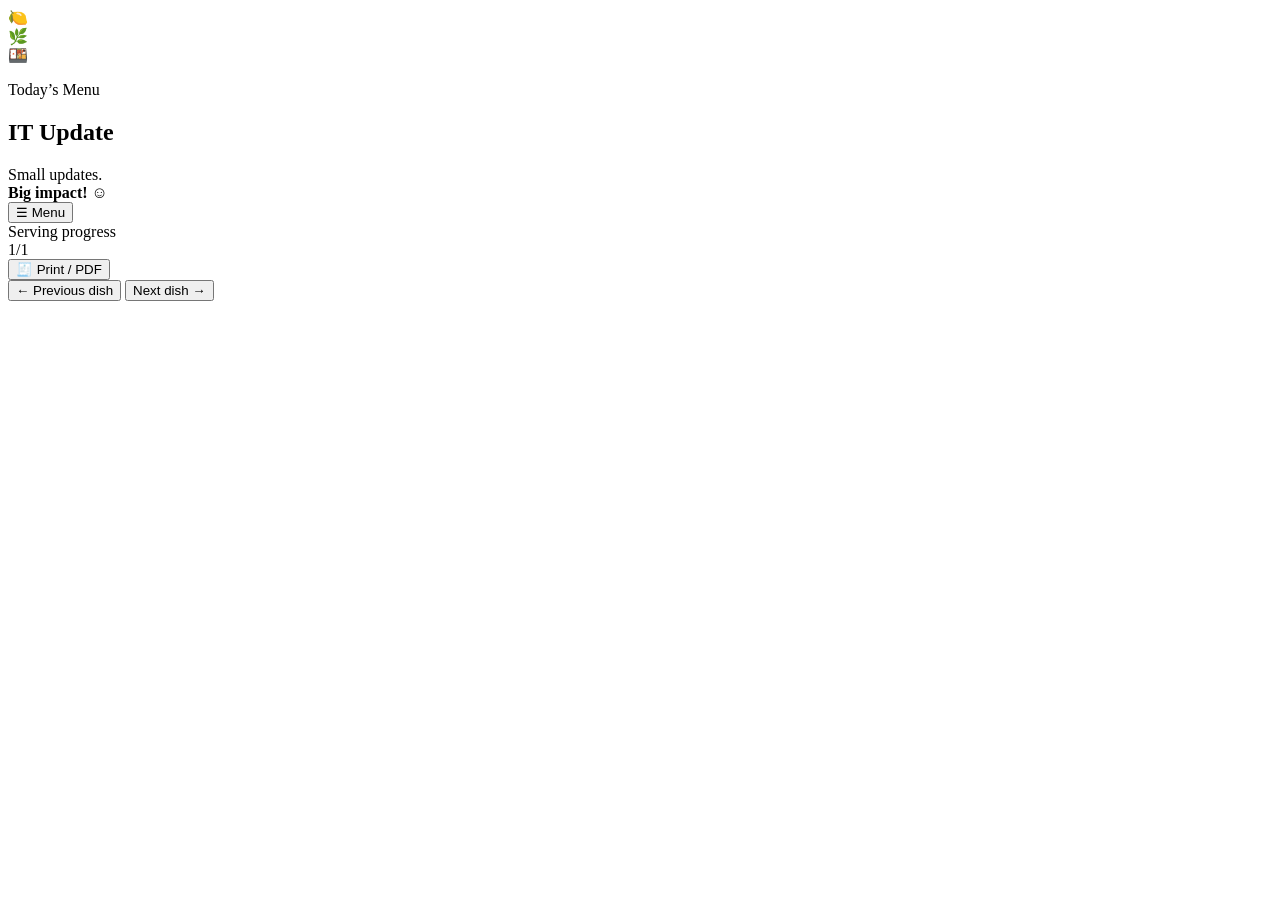
==== index.html @ 18e49223 "Redesign HOD presentation shell with bento food theme" ====
<!DOCTYPE html>
<html lang="en">
<head>
  <meta charset="UTF-8" />
  <meta name="viewport" content="width=device-width, initial-scale=1.0" />
  <meta name="theme-color" content="#d83a19" />
  <title>IT Update — HOD Bento Briefing</title>
  <link rel="preconnect" href="https://fonts.googleapis.com">
  <link rel="preconnect" href="https://fonts.gstatic.com" crossorigin>
  <link href="https://fonts.googleapis.com/css2?family=Fredoka:wght@500;600;700&family=Nunito:wght@500;600;700;800;900&family=Patrick+Hand&display=swap" rel="stylesheet">
  <link rel="stylesheet" href="styles.css" />
</head>
<body>
  <div class="table-prop prop-lemon" aria-hidden="true">🍋</div>
  <div class="table-prop prop-leaf" aria-hidden="true">🌿</div>
  <div class="table-prop prop-napkin" aria-hidden="true"></div>

  <div class="deck-shell">
    <aside class="sidebar" id="sidebar">
      <div class="brand-block">
        <div class="brand-mark">🍱</div>
        <div>
          <p class="brand-kicker">Today’s Menu</p>
          <h1 id="deckTitleSide">IT Update</h1>
        </div>
      </div>

      <div class="sidebar-note">Small updates.<br><strong>Big impact!</strong> ☺</div>

      <nav id="slideNav" class="slide-nav" aria-label="Slide navigation"></nav>

      <div class="sidebar-footer">
        <span id="preparedBy"></span>
        <span id="reportDate"></span>
      </div>
    </aside>

    <main class="presentation">
      <div class="topbar">
        <button class="icon-btn" id="toggleSidebar" title="Toggle menu">☰ Menu</button>
        <div class="progress-wrap">
          <span class="progress-label">Serving progress</span>
          <div class="progress-track"><div id="progressBar" class="progress-bar"></div></div>
        </div>
        <div class="slide-count"><span id="currentSlide">1</span>/<span id="totalSlides">1</span></div>
        <button class="ghost-btn" onclick="window.print()">🧾 Print / PDF</button>
      </div>

      <section id="slideStage" class="slide-stage" aria-live="polite"></section>

      <div class="controls">
        <button id="prevBtn" class="control-btn">← Previous dish</button>
        <button id="nextBtn" class="control-btn primary">Next dish →</button>
      </div>
    </main>
  </div>

  <script src="data.js"></script>
  <script src="app.js"></script>
</body>
</html>
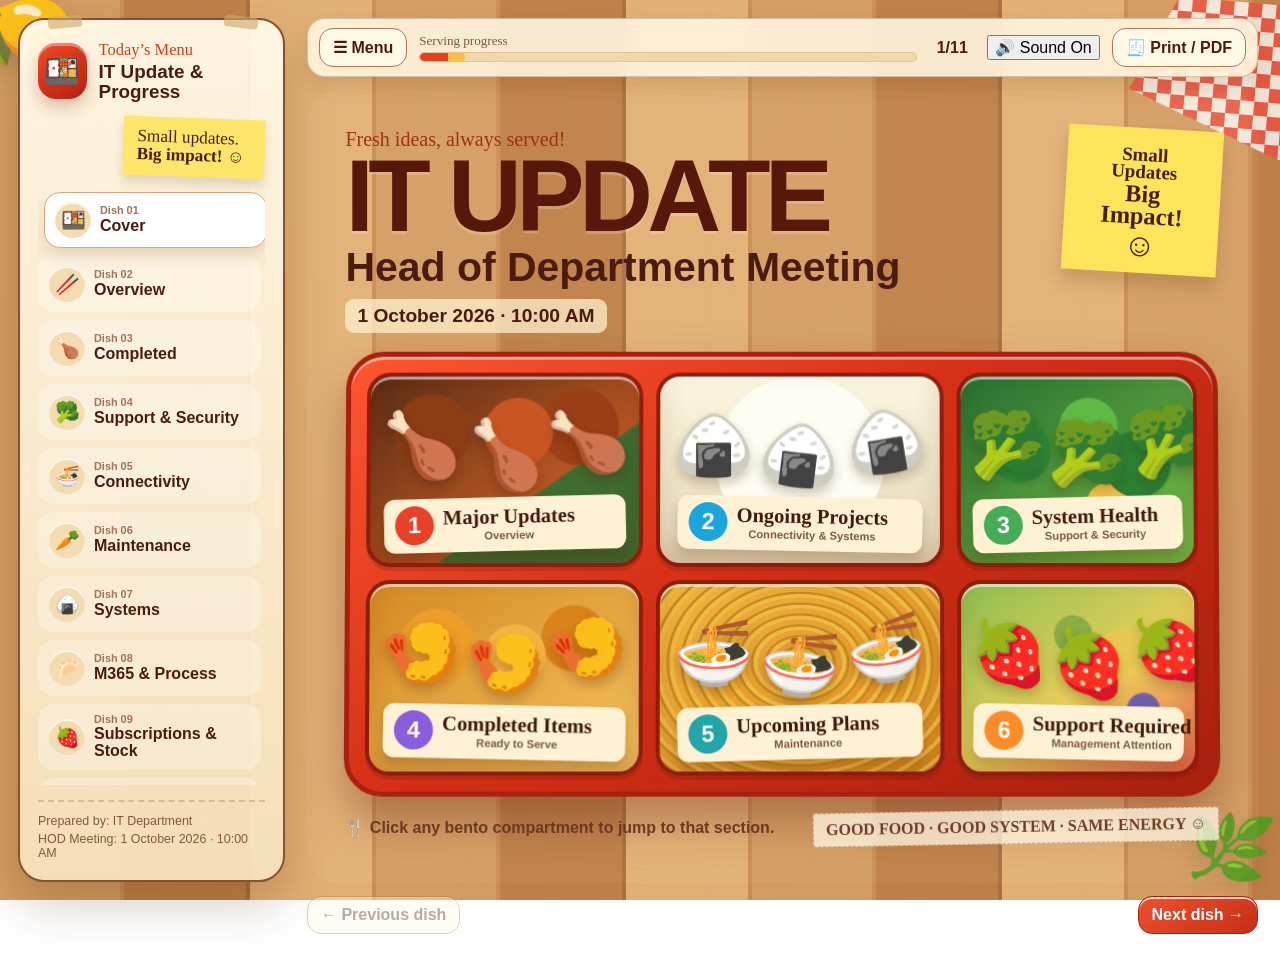
==== commit 8437b5b6: "Add sound toggle to bento HOD presentation" ====
--- a/index.html
+++ b/index.html
@@ -43,6 +43,7 @@
           <div class="progress-track"><div id="progressBar" class="progress-bar"></div></div>
         </div>
         <div class="slide-count"><span id="currentSlide">1</span>/<span id="totalSlides">1</span></div>
+        <button class="sound-btn" id="soundToggle" type="button" aria-pressed="true" title="Turn presentation sounds on or off">🔊 Sound On</button>
         <button class="ghost-btn" onclick="window.print()">🧾 Print / PDF</button>
       </div>
 
--- a/styles.css
+++ b/styles.css
@@ -0,0 +1,1281 @@
+:root {
+  --wood-a: #d39a5b;
+  --wood-b: #bd7b3f;
+  --wood-c: #e1ad6e;
+  --ink: #4b1b0f;
+  --ink-soft: #73432f;
+  --cream: #fff4d9;
+  --paper: #fff8e8;
+  --paper-deep: #f1ddb6;
+  --red: #e13e1d;
+  --red-dark: #9e2511;
+  --red-light: #ff6846;
+  --yellow: #ffd84d;
+  --green: #42ad55;
+  --blue: #24a4dd;
+  --purple: #8c63e8;
+  --orange: #ff912f;
+  --shadow: 0 22px 48px rgba(77, 39, 12, 0.24);
+  --tray-shadow: 0 24px 45px rgba(91, 20, 8, 0.34), inset 0 3px 0 rgba(255, 255, 255, 0.5);
+}
+
+* { box-sizing: border-box; }
+
+html { scroll-behavior: smooth; }
+
+body {
+  margin: 0;
+  min-height: 100vh;
+  color: var(--ink);
+  font-family: "Nunito", Arial, sans-serif;
+  background:
+    linear-gradient(rgba(255,255,255,.05), rgba(255,255,255,.03)),
+    repeating-linear-gradient(
+      90deg,
+      var(--wood-a) 0 120px,
+      #c98b4d 120px 124px,
+      var(--wood-b) 124px 246px,
+      #a96936 246px 250px,
+      var(--wood-c) 250px 372px,
+      #c8894b 372px 376px
+    );
+  background-attachment: fixed;
+  overflow-x: hidden;
+}
+
+body::before {
+  content: "";
+  position: fixed;
+  inset: 0;
+  pointer-events: none;
+  opacity: .22;
+  background:
+    repeating-linear-gradient(3deg, rgba(89,42,12,.09) 0 1px, transparent 1px 8px),
+    linear-gradient(90deg, transparent, rgba(255,255,255,.12), transparent);
+  mix-blend-mode: multiply;
+  z-index: -1;
+}
+
+button { font: inherit; }
+
+.table-prop {
+  position: fixed;
+  z-index: 0;
+  pointer-events: none;
+  filter: drop-shadow(0 10px 12px rgba(78, 41, 14, .2));
+}
+
+.prop-lemon {
+  left: -22px;
+  top: -18px;
+  font-size: 5rem;
+  transform: rotate(-18deg);
+}
+
+.prop-leaf {
+  right: 8px;
+  bottom: 12px;
+  font-size: 4.3rem;
+  transform: rotate(12deg);
+}
+
+.prop-napkin {
+  right: -20px;
+  top: 0;
+  width: 170px;
+  height: 160px;
+  opacity: .75;
+  transform: rotate(5deg);
+  background:
+    linear-gradient(45deg, #fff 25%, transparent 25% 75%, #fff 75%),
+    linear-gradient(45deg, #fff 25%, #ef4b3f 25% 75%, #fff 75%);
+  background-position: 0 0, 14px 14px;
+  background-size: 28px 28px;
+  clip-path: polygon(25% 0, 100% 0, 100% 100%, 0 60%);
+  z-index: -1;
+}
+
+.deck-shell {
+  position: relative;
+  z-index: 1;
+  min-height: 100vh;
+  display: grid;
+  grid-template-columns: 285px minmax(0, 1fr);
+}
+
+.sidebar {
+  position: sticky;
+  top: 18px;
+  height: calc(100vh - 36px);
+  margin: 18px 0 18px 18px;
+  padding: 20px 18px;
+  display: flex;
+  flex-direction: column;
+  gap: 15px;
+  border: 2px solid #8d4e2d;
+  border-radius: 26px;
+  background:
+    linear-gradient(rgba(255,248,230,.96), rgba(246,225,187,.96)),
+    repeating-linear-gradient(0deg, transparent 0 32px, rgba(139,85,46,.08) 32px 33px);
+  box-shadow: var(--shadow);
+  transition: transform .28s ease, margin-left .28s ease;
+}
+
+.sidebar.hidden {
+  margin-left: -285px;
+  transform: translateX(-8px);
+}
+
+.sidebar::before,
+.sidebar::after {
+  content: "";
+  position: absolute;
+  width: 34px;
+  height: 12px;
+  border-radius: 4px;
+  background: rgba(209, 169, 106, .62);
+  top: -4px;
+  transform: rotate(-5deg);
+}
+
+.sidebar::before { left: 28px; }
+.sidebar::after { right: 25px; transform: rotate(7deg); }
+
+.brand-block {
+  display: flex;
+  align-items: center;
+  gap: 12px;
+}
+
+.brand-mark {
+  width: 56px;
+  height: 56px;
+  border-radius: 18px;
+  display: grid;
+  place-items: center;
+  font-size: 1.8rem;
+  background: linear-gradient(145deg, #f14a26, #b51f0c);
+  box-shadow: inset 0 3px 0 rgba(255,255,255,.35), 0 8px 15px rgba(106, 34, 13, .25);
+}
+
+.brand-kicker {
+  margin: 0 0 2px;
+  font-family: "Patrick Hand", cursive;
+  font-size: 1.03rem;
+  color: #d23c1d;
+}
+
+.brand-block h1 {
+  margin: 0;
+  font-family: "Fredoka", sans-serif;
+  font-size: 1.18rem;
+  line-height: 1.08;
+}
+
+.sidebar-note {
+  align-self: flex-end;
+  width: 142px;
+  padding: 11px 14px 13px;
+  font-family: "Patrick Hand", cursive;
+  font-size: 1.08rem;
+  line-height: 1.02;
+  background: #ffe66b;
+  box-shadow: 0 7px 10px rgba(70,40,10,.14);
+  transform: rotate(2deg);
+}
+
+.slide-nav {
+  min-height: 0;
+  overflow-y: auto;
+  display: flex;
+  flex-direction: column;
+  gap: 8px;
+  padding-right: 4px;
+}
+
+.slide-nav::-webkit-scrollbar { width: 7px; }
+.slide-nav::-webkit-scrollbar-thumb {
+  background: rgba(137, 76, 38, .28);
+  border-radius: 99px;
+}
+
+.slide-nav button {
+  border: 1px solid transparent;
+  background: rgba(255,255,255,.28);
+  border-radius: 16px;
+  padding: 9px 10px;
+  display: grid;
+  grid-template-columns: 36px 1fr;
+  gap: 9px;
+  align-items: center;
+  text-align: left;
+  color: var(--ink);
+  cursor: pointer;
+  transition: transform .17s ease, box-shadow .17s ease, background .17s ease;
+}
+
+.slide-nav button:hover {
+  transform: translateX(5px);
+  background: #fff9e8;
+  box-shadow: 0 7px 13px rgba(85,45,18,.12);
+}
+
+.slide-nav button.active {
+  background: #fff;
+  border-color: #e8a17e;
+  box-shadow: 0 8px 16px rgba(109,44,16,.15);
+  transform: translateX(6px);
+}
+
+.nav-food {
+  width: 36px;
+  height: 36px;
+  display: grid;
+  place-items: center;
+  border-radius: 50%;
+  font-size: 1.25rem;
+  background: #f5dcb0;
+  box-shadow: inset 0 2px 0 rgba(255,255,255,.8);
+}
+
+.nav-copy {
+  display: grid;
+  gap: 1px;
+  font-weight: 900;
+  line-height: 1.05;
+}
+
+.nav-copy small {
+  color: #a27256;
+  font-size: .68rem;
+  font-weight: 700;
+}
+
+.sidebar-footer {
+  margin-top: auto;
+  display: grid;
+  gap: 4px;
+  border-top: 2px dashed rgba(112, 65, 34, .24);
+  padding-top: 12px;
+  color: #805842;
+  font-size: .78rem;
+}
+
+.presentation {
+  min-width: 0;
+  display: grid;
+  grid-template-rows: auto auto auto;
+  gap: 13px;
+  padding: 18px 22px 22px;
+}
+
+.topbar {
+  position: sticky;
+  top: 10px;
+  z-index: 10;
+  display: flex;
+  align-items: center;
+  gap: 12px;
+  padding: 9px 11px;
+  border: 1px solid rgba(117, 66, 34, .28);
+  border-radius: 18px;
+  background: rgba(255, 247, 225, .88);
+  backdrop-filter: blur(12px);
+  box-shadow: 0 9px 20px rgba(86, 48, 21, .12);
+}
+
+.icon-btn,
+.ghost-btn,
+.control-btn {
+  border: 1px solid #b57349;
+  border-radius: 14px;
+  padding: 9px 13px;
+  background: #fff8e5;
+  color: var(--ink);
+  cursor: pointer;
+  font-weight: 900;
+  box-shadow: inset 0 2px 0 rgba(255,255,255,.75);
+  transition: transform .16s ease, box-shadow .16s ease;
+}
+
+.icon-btn:hover,
+.ghost-btn:hover,
+.control-btn:hover:not(:disabled) {
+  transform: translateY(-2px);
+  box-shadow: 0 7px 12px rgba(101, 48, 19, .15);
+}
+
+.progress-wrap {
+  flex: 1;
+  min-width: 80px;
+}
+
+.progress-label {
+  display: block;
+  margin-bottom: 3px;
+  font-family: "Patrick Hand", cursive;
+  color: #85533a;
+  font-size: .82rem;
+}
+
+.progress-track {
+  height: 10px;
+  border-radius: 99px;
+  overflow: hidden;
+  background: #efd8aa;
+  border: 1px solid rgba(116, 64, 33, .14);
+}
+
+.progress-bar {
+  width: 0;
+  height: 100%;
+  border-radius: 99px;
+  background:
+    repeating-linear-gradient(90deg, #e54120 0 28px, #ffbd3e 28px 56px, #4aaf56 56px 84px);
+  background-size: 168px 100%;
+  animation: movingFoodBar 5s linear infinite;
+  transition: width .22s ease;
+}
+
+.slide-count {
+  min-width: 46px;
+  text-align: center;
+  font-family: "Fredoka", sans-serif;
+  font-weight: 700;
+}
+
+.slide-stage {
+  min-width: 0;
+  overflow: visible;
+}
+
+.slide {
+  min-height: calc(100vh - 164px);
+  position: relative;
+  border-radius: 31px;
+  animation: plateIn .48s cubic-bezier(.2,.75,.2,1) both;
+}
+
+.hero-bento {
+  padding: clamp(22px, 3vw, 40px);
+  background: rgba(255,255,255,.04);
+}
+
+.hero-title-row {
+  display: grid;
+  grid-template-columns: 1fr auto;
+  align-items: start;
+  gap: 24px;
+  margin: 0 auto 18px;
+  max-width: 1180px;
+}
+
+.hero-kicker {
+  margin: 0 0 3px;
+  font-family: "Patrick Hand", cursive;
+  font-size: 1.25rem;
+  color: #9f3119;
+}
+
+.hero-title-row h2 {
+  margin: 0;
+  font-family: "Fredoka", sans-serif;
+  font-size: clamp(3.3rem, 8vw, 7.2rem);
+  line-height: .82;
+  letter-spacing: -.055em;
+  color: #57180b;
+  text-shadow: 0 3px 0 rgba(255,255,255,.18);
+}
+
+.hero-title-row h3 {
+  margin: 9px 0 4px;
+  font-family: "Fredoka", sans-serif;
+  font-size: clamp(1.4rem, 3.2vw, 2.65rem);
+  line-height: 1;
+}
+
+.meeting-date {
+  display: inline-block;
+  margin-top: 7px;
+  padding: 6px 12px;
+  border-radius: 9px;
+  background: rgba(255, 243, 208, .72);
+  font-family: "Fredoka", sans-serif;
+  font-weight: 700;
+  font-size: clamp(.95rem, 1.6vw, 1.2rem);
+}
+
+.sticky-note {
+  width: 155px;
+  min-height: 145px;
+  padding: 17px 17px 12px;
+  display: grid;
+  align-content: center;
+  justify-items: center;
+  text-align: center;
+  background: #ffe45b;
+  box-shadow: 0 12px 16px rgba(78,43,14,.18);
+  transform: rotate(3.5deg);
+  font-family: "Patrick Hand", cursive;
+  line-height: .9;
+}
+
+.sticky-note span {
+  font-size: 1.18rem;
+  font-weight: 700;
+}
+
+.sticky-note strong {
+  font-size: 1.52rem;
+  margin-top: 3px;
+}
+
+.sticky-note b {
+  margin-top: 4px;
+  font-size: 2rem;
+}
+
+.bento-tray {
+  max-width: 1180px;
+  margin: 0 auto;
+  padding: 16px;
+  display: grid;
+  grid-template-columns: 1.08fr 1.12fr .94fr;
+  grid-template-rows: minmax(195px, 1fr) minmax(195px, 1fr);
+  gap: 13px;
+  border: 5px solid #a8200e;
+  border-radius: 38px;
+  background: linear-gradient(145deg, #ff5530, #d42f15 45%, #a8200e);
+  box-shadow: var(--tray-shadow);
+  transform: perspective(1200px) rotateX(1deg);
+}
+
+.bento-cell {
+  min-width: 0;
+  position: relative;
+  overflow: hidden;
+  border: 4px solid #8f1d0d;
+  border-radius: 24px;
+  cursor: pointer;
+  box-shadow:
+    inset 0 3px 0 rgba(255,255,255,.55),
+    inset 0 -12px 26px rgba(95,26,4,.16),
+    0 4px 0 rgba(94,23,7,.2);
+  transition: transform .2s cubic-bezier(.2,.8,.2,1), filter .2s ease, box-shadow .2s ease;
+}
+
+.bento-cell:hover,
+.bento-cell:focus-visible {
+  transform: translateY(-7px) scale(1.015);
+  filter: saturate(1.08);
+  outline: none;
+  box-shadow:
+    inset 0 3px 0 rgba(255,255,255,.65),
+    0 16px 20px rgba(70,27,7,.25);
+  z-index: 2;
+}
+
+.bento-cell:active { transform: translateY(-2px) scale(.995); }
+
+.food-teriyaki {
+  background:
+    radial-gradient(circle at 23% 30%, #8d3c16 0 15%, transparent 16%),
+    radial-gradient(circle at 55% 30%, #c85622 0 17%, transparent 18%),
+    radial-gradient(circle at 78% 27%, #9a3f16 0 15%, transparent 16%),
+    linear-gradient(145deg, #5a2c14, #b45523 62%, #3f6c2f 63%);
+}
+
+.food-rice {
+  background:
+    radial-gradient(circle at 50% 45%, #fffdf1 0 48%, transparent 49%),
+    radial-gradient(circle at 40% 48%, #1a1a16 0 4%, transparent 5%),
+    radial-gradient(circle at 60% 48%, #1a1a16 0 4%, transparent 5%),
+    linear-gradient(#fbf6df, #e6d7b4);
+}
+
+.food-greens {
+  background:
+    radial-gradient(circle at 25% 40%, #298a35 0 15%, transparent 16%),
+    radial-gradient(circle at 55% 27%, #60b944 0 15%, transparent 16%),
+    radial-gradient(circle at 76% 47%, #2d7f34 0 16%, transparent 17%),
+    radial-gradient(circle at 63% 68%, #f1c64a 0 10%, transparent 11%),
+    linear-gradient(145deg, #276f31, #78be45);
+}
+
+.food-fried {
+  background:
+    radial-gradient(circle at 25% 33%, #ed9d28 0 15%, transparent 16%),
+    radial-gradient(circle at 54% 38%, #f5b442 0 16%, transparent 17%),
+    radial-gradient(circle at 76% 29%, #d98218 0 13%, transparent 14%),
+    radial-gradient(circle at 65% 76%, #e83b21 0 6%, transparent 7%),
+    linear-gradient(145deg, #d58a22, #f3c15e);
+}
+
+.food-noodles {
+  background:
+    repeating-radial-gradient(ellipse at 50% 42%, #f0b942 0 4px, #c88b22 5px 7px, transparent 8px 14px),
+    linear-gradient(145deg, #f1b43d, #d8891e);
+}
+
+.food-fruit {
+  background:
+    radial-gradient(circle at 22% 35%, #e73e36 0 11%, transparent 12%),
+    radial-gradient(circle at 48% 27%, #8bad46 0 10%, transparent 11%),
+    radial-gradient(circle at 68% 38%, #e8c852 0 12%, transparent 13%),
+    radial-gradient(circle at 78% 67%, #6d5fa8 0 7%, transparent 8%),
+    linear-gradient(145deg, #8dbf50, #e7ce59 55%, #ef6951);
+}
+
+.food-scene {
+  position: absolute;
+  inset: 10px 8px 58px;
+  display: flex;
+  align-items: center;
+  justify-content: space-evenly;
+  opacity: .96;
+}
+
+.food-scene span {
+  font-size: clamp(2.6rem, 5vw, 5rem);
+  filter: drop-shadow(0 6px 6px rgba(60,25,8,.25));
+  animation: foodBob 3.8s ease-in-out infinite;
+}
+
+.food-scene span:nth-child(2) {
+  animation-delay: .35s;
+  transform: translateY(10px) rotate(7deg);
+}
+
+.food-scene span:nth-child(3) {
+  animation-delay: .7s;
+  transform: translateY(-4px) rotate(-9deg);
+}
+
+.bento-label {
+  position: absolute;
+  left: 50%;
+  bottom: 12px;
+  transform: translateX(-50%) rotate(-1.4deg);
+  width: min(90%, 245px);
+  display: flex;
+  align-items: center;
+  gap: 9px;
+  padding: 7px 11px 8px;
+  border-radius: 11px;
+  background: #fff1d4;
+  color: #3f190e;
+  box-shadow: 0 7px 12px rgba(70,25,5,.2);
+  font-family: "Patrick Hand", cursive;
+  line-height: .9;
+}
+
+.bento-cell:nth-child(even) .bento-label { transform: translateX(-50%) rotate(1.2deg); }
+
+.bento-label i {
+  flex: 0 0 auto;
+  width: 39px;
+  height: 39px;
+  border-radius: 50%;
+  display: grid;
+  place-items: center;
+  font-family: "Fredoka", sans-serif;
+  font-style: normal;
+  font-size: 1.45rem;
+  font-weight: 700;
+  color: white;
+  background: #e84129;
+}
+
+.bento-cell:nth-child(2) .bento-label i { background: #1ba5dd; }
+.bento-cell:nth-child(3) .bento-label i { background: #45ad55; }
+.bento-cell:nth-child(4) .bento-label i { background: #8a5cde; }
+.bento-cell:nth-child(5) .bento-label i { background: #20a6aa; }
+.bento-cell:nth-child(6) .bento-label i { background: #ff8c2b; }
+
+.bento-label strong {
+  display: block;
+  font-size: 1.28rem;
+  white-space: nowrap;
+}
+
+.bento-label small {
+  display: block;
+  margin-top: 4px;
+  font-family: "Nunito", sans-serif;
+  font-size: .7rem;
+  font-weight: 800;
+  opacity: .7;
+}
+
+.hero-foot {
+  max-width: 1180px;
+  margin: 14px auto 0;
+  display: flex;
+  justify-content: space-between;
+  gap: 20px;
+  align-items: center;
+  color: #6f3e28;
+  font-weight: 800;
+}
+
+.napkin-copy {
+  padding: 7px 12px;
+  background: rgba(255,248,228,.75);
+  border: 1px dashed rgba(116,68,38,.38);
+  font-family: "Patrick Hand", cursive;
+  transform: rotate(-1deg);
+}
+
+.wood-board-slide {
+  padding: clamp(24px, 3vw, 40px);
+  border: 2px solid rgba(113, 63, 31, .36);
+  background:
+    linear-gradient(rgba(255, 248, 226, .96), rgba(245, 222, 182, .96)),
+    repeating-linear-gradient(0deg, transparent 0 50px, rgba(133,79,40,.06) 50px 51px);
+  box-shadow: var(--shadow);
+}
+
+.wood-board-slide::after {
+  content: "";
+  position: absolute;
+  inset: 9px;
+  pointer-events: none;
+  border: 1px solid rgba(137, 83, 46, .18);
+  border-radius: 23px;
+}
+
+.slide-header {
+  position: relative;
+  z-index: 1;
+  max-width: 980px;
+  margin-bottom: 20px;
+}
+
+.paper-label {
+  display: inline-block;
+  margin-bottom: 7px;
+  padding: 5px 13px;
+  background: #ffe56c;
+  font-family: "Patrick Hand", cursive;
+  font-size: 1.03rem;
+  font-weight: 700;
+  transform: rotate(-1.2deg);
+  box-shadow: 0 5px 9px rgba(79,41,16,.12);
+}
+
+.slide-header h2,
+.closing-food-slide h2 {
+  margin: 0;
+  font-family: "Fredoka", sans-serif;
+  font-size: clamp(2rem, 4.5vw, 4.25rem);
+  line-height: .98;
+  letter-spacing: -.035em;
+}
+
+.slide-header p {
+  margin: 8px 0 0;
+  max-width: 920px;
+  color: var(--ink-soft);
+  font-size: clamp(.98rem, 1.5vw, 1.16rem);
+  line-height: 1.5;
+  font-weight: 700;
+}
+
+.red-tray {
+  position: relative;
+  z-index: 1;
+  padding: 14px;
+  border: 4px solid #9f220f;
+  border-radius: 27px;
+  background: linear-gradient(145deg, #ef4d2a, #c52d16);
+  box-shadow: var(--tray-shadow);
+}
+
+.summary-tray {
+  display: grid;
+  grid-template-columns: repeat(5, minmax(0, 1fr));
+  gap: 10px;
+}
+
+.stat-food-card {
+  min-height: 154px;
+  padding: 12px 10px;
+  display: grid;
+  place-items: center;
+  align-content: center;
+  text-align: center;
+  border: 3px solid #9b2411;
+  border-radius: 19px;
+  background: #fff3d5;
+  box-shadow: inset 0 3px 0 rgba(255,255,255,.85);
+  transition: transform .18s ease;
+}
+
+.stat-food-card:hover { transform: translateY(-7px) rotate(-1deg); }
+
+.stat-food {
+  font-size: 2.65rem;
+  margin-bottom: 3px;
+}
+
+.stat-food-card strong {
+  font-family: "Fredoka", sans-serif;
+  font-size: 2.55rem;
+  line-height: .95;
+}
+
+.stat-food-card span {
+  margin-top: 5px;
+  font-size: .86rem;
+  font-weight: 900;
+  line-height: 1.05;
+}
+
+.tone-success strong { color: #24813b; }
+.tone-warning strong { color: #cc6b14; }
+.tone-info strong { color: #1b87bb; }
+.tone-purple strong { color: #7147cc; }
+
+.recipe-card {
+  position: relative;
+  z-index: 1;
+  margin-top: 18px;
+  padding: 20px 24px 20px;
+  border: 2px solid #cfad75;
+  border-radius: 20px;
+  background:
+    repeating-linear-gradient(0deg, #fffaf0 0 29px, #efdfc2 30px 31px);
+  box-shadow: 0 13px 20px rgba(80,44,17,.13);
+  transform: rotate(.2deg);
+}
+
+.recipe-card h3 {
+  margin: 0;
+  font-family: "Patrick Hand", cursive;
+  font-size: 1.75rem;
+}
+
+.recipe-pin {
+  position: absolute;
+  right: 18px;
+  top: -16px;
+  font-size: 2rem;
+  transform: rotate(12deg);
+}
+
+.clean-list {
+  margin: 12px 0 0;
+  padding: 0;
+  list-style: none;
+  display: grid;
+  gap: 8px;
+}
+
+.clean-list li {
+  position: relative;
+  padding-left: 24px;
+  line-height: 1.46;
+  color: #5f3c2b;
+  font-weight: 700;
+}
+
+.clean-list li::before {
+  content: "✓";
+  position: absolute;
+  left: 0;
+  top: 0;
+  color: #3c9d4d;
+  font-weight: 1000;
+}
+
+.food-card-grid {
+  position: relative;
+  z-index: 1;
+  display: grid;
+  grid-template-columns: repeat(auto-fit, minmax(min(100%, 340px), 1fr));
+  gap: 15px;
+}
+
+.food-card-grid.single { grid-template-columns: 1fr; }
+
+.food-card {
+  position: relative;
+  overflow: hidden;
+  border: 3px solid #c73b20;
+  border-radius: 23px;
+  background: linear-gradient(145deg, #fff9e9, #f7dfb6);
+  box-shadow: 0 14px 24px rgba(89,44,16,.16), inset 0 2px 0 rgba(255,255,255,.9);
+  transition: transform .19s ease, box-shadow .19s ease;
+}
+
+.food-card:hover {
+  transform: translateY(-7px) rotate(-.35deg);
+  box-shadow: 0 21px 28px rgba(89,44,16,.2), inset 0 2px 0 rgba(255,255,255,.9);
+}
+
+.food-card-top {
+  min-height: 90px;
+  display: grid;
+  grid-template-columns: 78px 1fr;
+  gap: 10px;
+  align-items: center;
+  padding: 11px 13px;
+  background:
+    linear-gradient(90deg, rgba(229,65,32,.12), transparent),
+    #fff3d6;
+  border-bottom: 2px dashed rgba(150,74,39,.22);
+}
+
+.food-icon-bowl {
+  width: 68px;
+  height: 68px;
+  border-radius: 50%;
+  display: grid;
+  place-items: center;
+  font-size: 2.75rem;
+  background: #fff;
+  border: 3px solid #e8c18d;
+  box-shadow: inset 0 -8px 12px rgba(196,133,62,.08), 0 5px 8px rgba(83,43,16,.13);
+}
+
+.food-card-title h3 {
+  margin: 0 0 6px;
+  font-family: "Fredoka", sans-serif;
+  font-size: 1.18rem;
+  line-height: 1.05;
+}
+
+.food-card-body {
+  padding: 3px 15px 16px;
+}
+
+.card-corner {
+  position: absolute;
+  right: -8px;
+  bottom: -10px;
+  width: 45px;
+  height: 45px;
+  border-radius: 50%;
+  display: grid;
+  place-items: center;
+  background: #ef4927;
+  color: #ffe67b;
+  transform: rotate(13deg);
+}
+
+.badge {
+  display: inline-flex;
+  align-items: center;
+  border-radius: 999px;
+  border: 2px solid currentColor;
+  padding: 4px 8px;
+  font-size: .7rem;
+  font-weight: 1000;
+  line-height: 1;
+  white-space: nowrap;
+  background: rgba(255,255,255,.5);
+}
+
+.badge.success { color: #278a3e; background: #e6f7dc; }
+.badge.warning { color: #c66c17; background: #fff0c9; }
+.badge.info { color: #247ba8; background: #e1f3fb; }
+.badge.purple { color: #7247be; background: #eee5ff; }
+.badge.neutral { color: #7f6658; background: #efe4d7; }
+
+.menu-table-wrap {
+  position: relative;
+  z-index: 1;
+  overflow: hidden;
+  border: 3px solid #c43c20;
+  border-radius: 24px;
+  background: #fff8e8;
+  box-shadow: 0 15px 24px rgba(81,41,15,.15);
+}
+
+.menu-table-title {
+  padding: 10px 16px;
+  background: linear-gradient(90deg, #e84726, #f45d32);
+  color: white;
+  font-family: "Patrick Hand", cursive;
+  font-size: 1.45rem;
+}
+
+.table-scroll { overflow-x: auto; }
+
+table {
+  width: 100%;
+  min-width: 760px;
+  border-collapse: collapse;
+}
+
+th, td {
+  text-align: left;
+  vertical-align: top;
+  padding: 12px 14px;
+  border-bottom: 1px dashed #d9bc8d;
+  line-height: 1.4;
+}
+
+th {
+  background: #f6d78c;
+  font-family: "Fredoka", sans-serif;
+  font-size: .79rem;
+  text-transform: uppercase;
+  letter-spacing: .045em;
+}
+
+td {
+  color: #5b3929;
+  font-weight: 700;
+}
+
+tbody tr:hover td { background: #fff0cc; }
+tbody tr:last-child td { border-bottom: 0; }
+
+.row-food {
+  display: inline-grid;
+  place-items: center;
+  width: 34px;
+  height: 34px;
+  margin-right: 8px;
+  border-radius: 50%;
+  background: #fff;
+  border: 2px solid #e9c99a;
+  vertical-align: middle;
+}
+
+.serving-line {
+  position: relative;
+  z-index: 1;
+  display: grid;
+  gap: 13px;
+}
+
+.serving-step {
+  display: grid;
+  grid-template-columns: 78px 45px 1fr;
+  gap: 12px;
+  align-items: center;
+  padding: 12px 14px;
+  border: 2px solid #ca4225;
+  border-radius: 22px;
+  background: #fff7e4;
+  box-shadow: 0 10px 18px rgba(80,42,16,.12);
+  transition: transform .18s ease;
+}
+
+.serving-step:hover { transform: translateX(7px); }
+
+.serving-food {
+  width: 70px;
+  height: 70px;
+  border-radius: 50%;
+  display: grid;
+  place-items: center;
+  background: #fff;
+  border: 3px solid #e9c890;
+  font-size: 2.55rem;
+}
+
+.serving-number {
+  width: 38px;
+  height: 38px;
+  border-radius: 50%;
+  display: grid;
+  place-items: center;
+  background: #e94725;
+  color: white;
+  font-family: "Fredoka", sans-serif;
+  font-weight: 700;
+  font-size: 1.18rem;
+}
+
+.timeline-title-row {
+  display: flex;
+  align-items: start;
+  justify-content: space-between;
+  gap: 10px;
+}
+
+.timeline-title-row h3,
+.serving-copy h3,
+.ticket-content h3 {
+  margin: 0;
+  font-family: "Fredoka", sans-serif;
+  font-size: 1.12rem;
+}
+
+.serving-copy p {
+  margin: 6px 0 0;
+  color: #6c4935;
+  line-height: 1.48;
+  font-weight: 700;
+}
+
+.ticket-grid {
+  position: relative;
+  z-index: 1;
+  display: grid;
+  grid-template-columns: repeat(auto-fit, minmax(min(100%, 390px), 1fr));
+  gap: 13px;
+}
+
+.order-ticket {
+  position: relative;
+  padding: 14px 14px 14px 62px;
+  min-height: 138px;
+  border: 2px solid #cba66d;
+  border-radius: 8px;
+  background:
+    repeating-linear-gradient(0deg, #fffaf0 0 26px, #ead9ba 27px 28px);
+  box-shadow: 0 11px 18px rgba(80,40,14,.13);
+  transform: rotate(-.35deg);
+  transition: transform .18s ease;
+}
+
+.order-ticket:nth-child(even) { transform: rotate(.35deg); }
+.order-ticket:hover { transform: translateY(-5px) rotate(0); }
+
+.order-ticket::before {
+  content: "";
+  position: absolute;
+  left: 49px;
+  top: 0;
+  bottom: 0;
+  border-left: 2px dashed #e49c91;
+}
+
+.ticket-number {
+  position: absolute;
+  left: 10px;
+  top: 13px;
+  font-family: "Patrick Hand", cursive;
+  font-size: 1.75rem;
+  color: #c13c22;
+}
+
+.ticket-content h3 { padding-right: 90px; }
+
+.ticket-meta {
+  margin-top: 11px;
+  display: grid;
+  grid-template-columns: 1fr 1fr;
+  gap: 8px;
+  color: #6d4a38;
+  font-size: .82rem;
+  line-height: 1.3;
+}
+
+.order-ticket > .badge {
+  position: absolute;
+  right: 11px;
+  top: 11px;
+}
+
+.controls {
+  display: flex;
+  justify-content: space-between;
+  gap: 12px;
+}
+
+.control-btn.primary {
+  color: white;
+  border-color: #9f260f;
+  background: linear-gradient(145deg, #ed512e, #c62e16);
+}
+
+.control-btn:disabled {
+  opacity: .38;
+  cursor: not-allowed;
+}
+
+.closing-food-slide {
+  min-height: calc(100vh - 164px);
+  padding: clamp(30px, 5vw, 70px);
+  display: flex;
+  flex-direction: column;
+  justify-content: center;
+  align-items: center;
+  text-align: center;
+  border: 3px solid rgba(139,76,38,.38);
+  background:
+    radial-gradient(circle at 50% 42%, rgba(255,255,255,.88) 0 17%, transparent 18%),
+    linear-gradient(rgba(255,248,225,.96), rgba(244,218,175,.96));
+  box-shadow: var(--shadow);
+}
+
+.dessert-plate {
+  width: 185px;
+  height: 185px;
+  margin-bottom: 9px;
+  display: grid;
+  place-items: center;
+  border-radius: 50%;
+  background: #fff;
+  border: 12px solid #f2d5aa;
+  box-shadow: 0 14px 20px rgba(75,38,15,.17), inset 0 -8px 12px rgba(189,135,71,.1);
+  font-size: 6rem;
+  animation: dessertFloat 4s ease-in-out infinite;
+}
+
+.closing-subtitle {
+  color: #74503b;
+  font-size: 1.12rem;
+  font-weight: 700;
+}
+
+.closing-note {
+  max-width: 780px;
+  margin-top: 14px;
+  padding: 17px 20px;
+  text-align: left;
+  border: 2px solid #d6b27a;
+  background: #fff9e9;
+  box-shadow: 0 10px 17px rgba(72,37,15,.1);
+}
+
+.closing-note h3 {
+  margin: 0;
+  font-family: "Patrick Hand", cursive;
+  font-size: 1.5rem;
+}
+
+.thank-you-sticker {
+  margin-top: 18px;
+  padding: 9px 15px;
+  background: #ffe15c;
+  font-family: "Patrick Hand", cursive;
+  font-size: 1.35rem;
+  transform: rotate(-2deg);
+  box-shadow: 0 7px 12px rgba(72,36,13,.12);
+}
+
+@keyframes plateIn {
+  from { opacity: 0; transform: translateY(18px) scale(.99); }
+  to { opacity: 1; transform: translateY(0) scale(1); }
+}
+
+@keyframes foodBob {
+  0%, 100% { translate: 0 0; }
+  50% { translate: 0 -7px; }
+}
+
+@keyframes dessertFloat {
+  0%, 100% { transform: translateY(0) rotate(-2deg); }
+  50% { transform: translateY(-8px) rotate(2deg); }
+}
+
+@keyframes movingFoodBar {
+  from { background-position: 0 0; }
+  to { background-position: 168px 0; }
+}
+
+@media (max-width: 1100px) {
+  .deck-shell { grid-template-columns: 1fr; }
+  .sidebar {
+    position: fixed;
+    z-index: 30;
+    left: 0;
+    top: 0;
+    height: 100vh;
+    width: 285px;
+    margin: 0;
+    border-radius: 0 24px 24px 0;
+  }
+  .sidebar.hidden {
+    margin-left: 0;
+    transform: translateX(-100%);
+  }
+  .presentation { padding: 14px; }
+  .bento-tray {
+    grid-template-columns: repeat(2, minmax(0, 1fr));
+    grid-template-rows: repeat(3, 190px);
+  }
+  .summary-tray { grid-template-columns: repeat(3, minmax(0, 1fr)); }
+}
+
+@media (max-width: 720px) {
+  .prop-napkin, .prop-lemon, .prop-leaf { display: none; }
+  .topbar { flex-wrap: wrap; }
+  .progress-wrap { order: 3; flex-basis: 100%; }
+  .ghost-btn { margin-left: auto; }
+  .hero-title-row { grid-template-columns: 1fr; }
+  .sticky-note {
+    position: absolute;
+    right: 9px;
+    top: 9px;
+    width: 108px;
+    min-height: 100px;
+    padding: 10px;
+    opacity: .95;
+  }
+  .sticky-note span { font-size: .9rem; }
+  .sticky-note strong { font-size: 1.1rem; }
+  .sticky-note b { font-size: 1.4rem; }
+  .hero-title-row h2 { font-size: clamp(3rem, 17vw, 5.5rem); }
+  .hero-title-row h3 { max-width: 70%; font-size: 1.35rem; }
+  .bento-tray {
+    grid-template-columns: 1fr;
+    grid-template-rows: repeat(6, 165px);
+    border-radius: 27px;
+  }
+  .food-scene { inset: 4px 5px 54px; }
+  .food-scene span { font-size: 3.2rem; }
+  .summary-tray { grid-template-columns: 1fr 1fr; }
+  .food-card-grid, .ticket-grid { grid-template-columns: 1fr; }
+  .serving-step {
+    grid-template-columns: 58px 34px 1fr;
+    padding: 10px;
+  }
+  .serving-food {
+    width: 54px;
+    height: 54px;
+    font-size: 2rem;
+  }
+  .ticket-meta { grid-template-columns: 1fr; }
+  .controls { position: sticky; bottom: 8px; z-index: 12; }
+}
+
+@media (prefers-reduced-motion: reduce) {
+  *, *::before, *::after {
+    animation-duration: .01ms !important;
+    animation-iteration-count: 1 !important;
+    scroll-behavior: auto !important;
+    transition-duration: .01ms !important;
+  }
+}
+
+@media print {
+  body {
+    background: white;
+    color: black;
+  }
+  body::before,
+  .table-prop,
+  .sidebar,
+  .topbar,
+  .controls {
+    display: none !important;
+  }
+  .deck-shell,
+  .presentation {
+    display: block;
+    padding: 0;
+  }
+  .slide {
+    min-height: auto;
+    page-break-after: always;
+    border: 0;
+    box-shadow: none;
+    animation: none;
+  }
+  .hero-bento,
+  .wood-board-slide,
+  .closing-food-slide {
+    background: #fff;
+  }
+  .bento-tray {
+    transform: none;
+    box-shadow: none;
+  }
+}
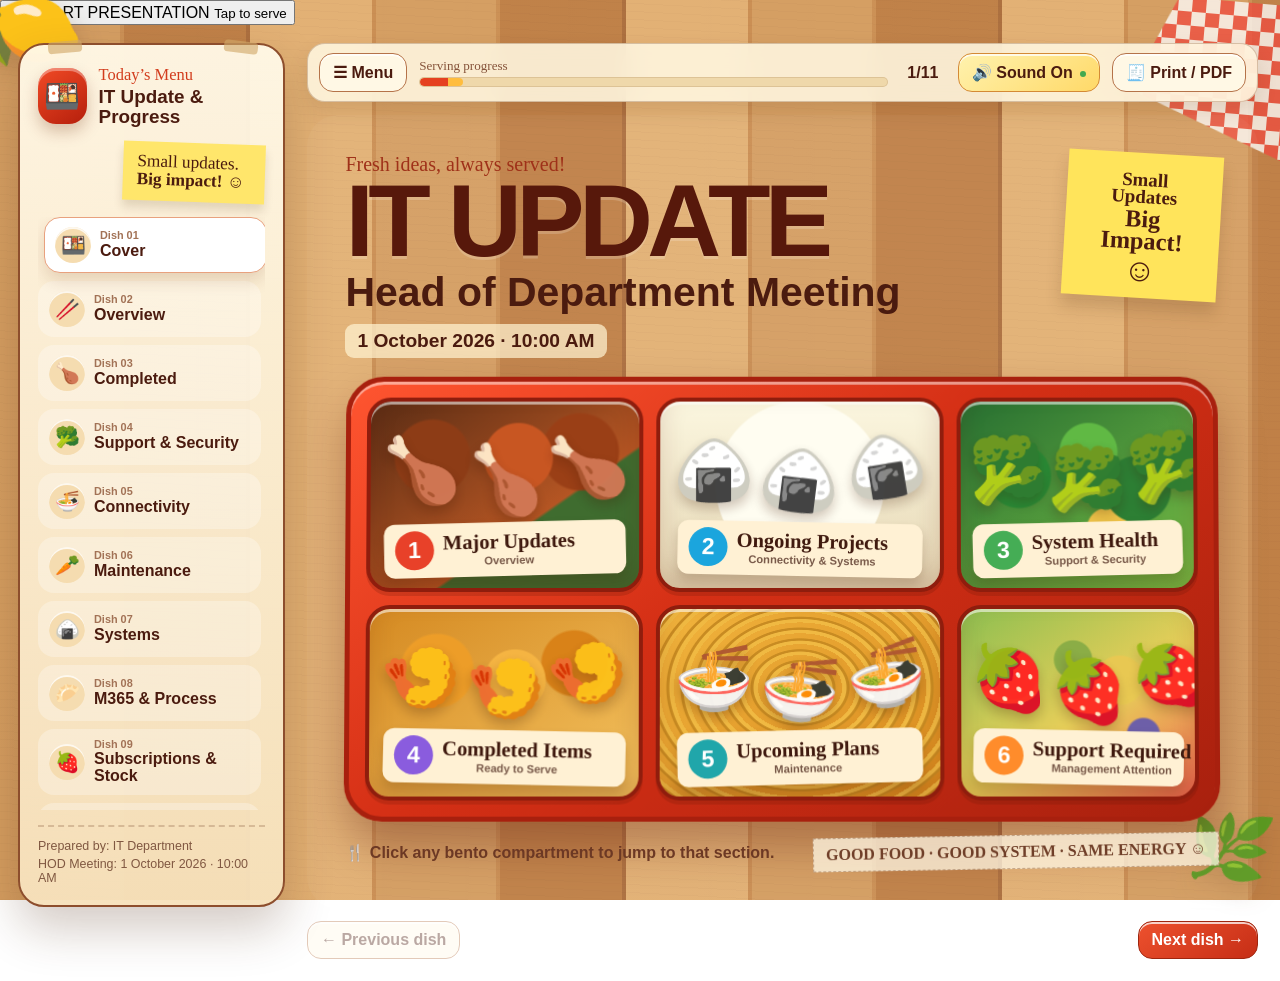
==== commit 3ec1429a: "Add start screen before HOD presentation" ====
--- a/index.html
+++ b/index.html
@@ -10,7 +10,15 @@
   <link href="https://fonts.googleapis.com/css2?family=Fredoka:wght@500;600;700&family=Nunito:wght@500;600;700;800;900&family=Patrick+Hand&display=swap" rel="stylesheet">
   <link rel="stylesheet" href="styles.css" />
 </head>
-<body>
+<body class="presentation-locked">
+  <div class="start-screen" id="startScreen" role="dialog" aria-modal="true" aria-label="Start presentation">
+    <button class="start-presentation-btn" id="startPresentation" type="button">
+      <span class="start-icon">🍱</span>
+      <span>START PRESENTATION</span>
+      <small>Tap to serve</small>
+    </button>
+  </div>
+
   <div class="table-prop prop-lemon" aria-hidden="true">🍋</div>
   <div class="table-prop prop-leaf" aria-hidden="true">🌿</div>
   <div class="table-prop prop-napkin" aria-hidden="true"></div>
--- a/styles.css
+++ b/styles.css
@@ -286,6 +286,7 @@
 
 .icon-btn,
 .ghost-btn,
+.sound-btn,
 .control-btn {
   border: 1px solid #b57349;
   border-radius: 14px;
@@ -300,6 +301,7 @@
 
 .icon-btn:hover,
 .ghost-btn:hover,
+.sound-btn:hover,
 .control-btn:hover:not(:disabled) {
   transform: translateY(-2px);
   box-shadow: 0 7px 12px rgba(101, 48, 19, .15);
@@ -342,6 +344,33 @@
   text-align: center;
   font-family: "Fredoka", sans-serif;
   font-weight: 700;
+}
+
+.sound-btn {
+  min-width: 112px;
+  white-space: nowrap;
+  border-color: #d48a35;
+  background: linear-gradient(145deg, #fff2ae, #ffd968);
+}
+
+.sound-btn.muted {
+  color: #8a6653;
+  border-color: #bba58f;
+  background: #efe4d7;
+  box-shadow: none;
+}
+
+.sound-btn:not(.muted)::after {
+  content: "";
+  display: inline-block;
+  width: 6px;
+  height: 6px;
+  margin-left: 7px;
+  border-radius: 50%;
+  vertical-align: middle;
+  background: #43a94f;
+  box-shadow: 0 0 0 0 rgba(67,169,79,.45);
+  animation: soundPulse 1.8s ease-out infinite;
 }
 
 .slide-stage {
@@ -1168,6 +1197,12 @@
 @keyframes movingFoodBar {
   from { background-position: 0 0; }
   to { background-position: 168px 0; }
+}
+
+@keyframes soundPulse {
+  0% { box-shadow: 0 0 0 0 rgba(67,169,79,.45); }
+  70% { box-shadow: 0 0 0 7px rgba(67,169,79,0); }
+  100% { box-shadow: 0 0 0 0 rgba(67,169,79,0); }
 }
 
 @media (max-width: 1100px) {
@@ -1198,6 +1233,7 @@
   .prop-napkin, .prop-lemon, .prop-leaf { display: none; }
   .topbar { flex-wrap: wrap; }
   .progress-wrap { order: 3; flex-basis: 100%; }
+  .sound-btn { min-width: 102px; padding-inline: 10px; }
   .ghost-btn { margin-left: auto; }
   .hero-title-row { grid-template-columns: 1fr; }
   .sticky-note {
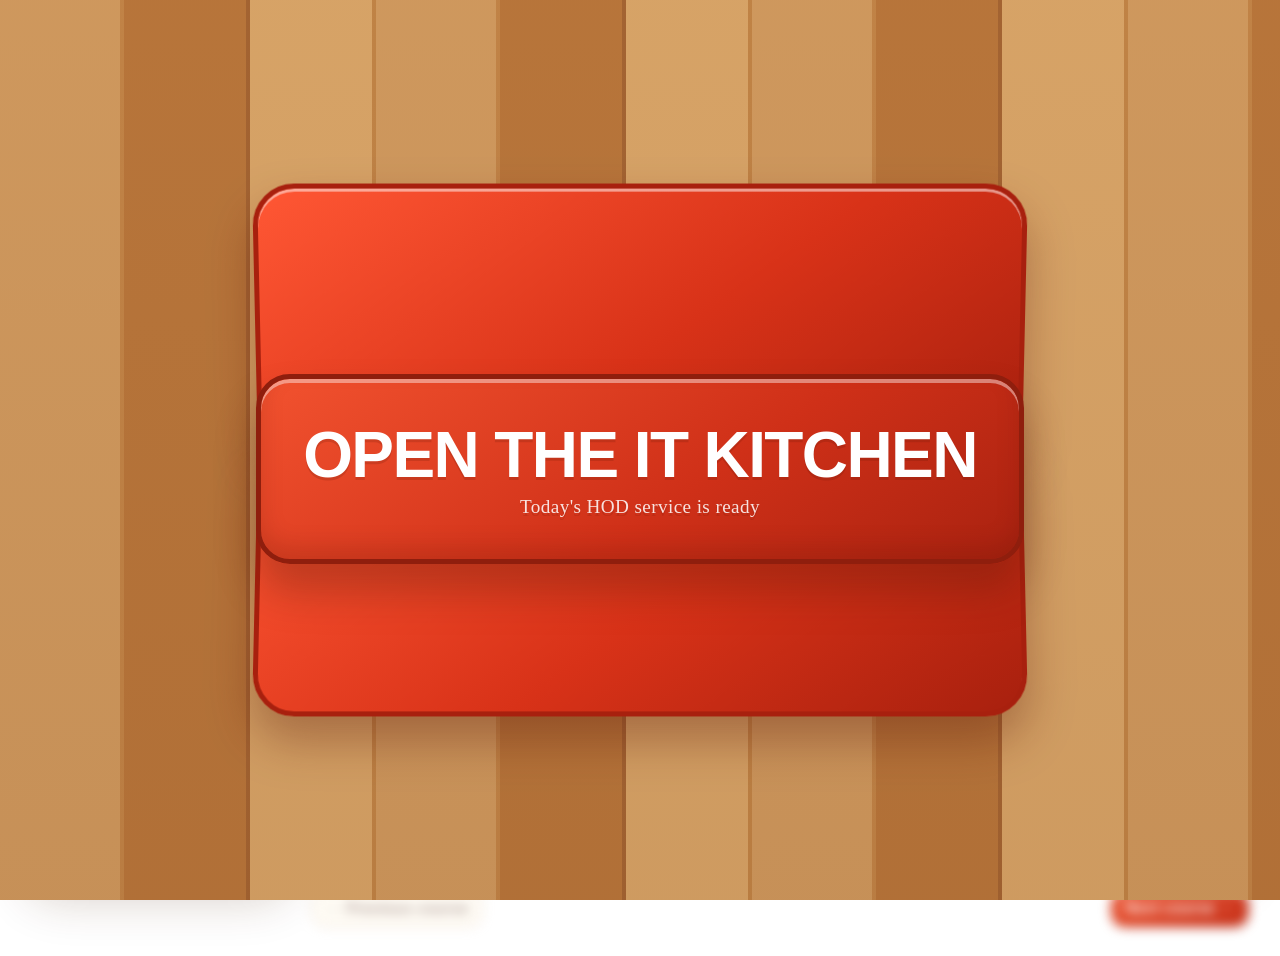
==== commit 7c5d4739: "Switch presentation shell to IT Kitchen theme" ====
--- a/index.html
+++ b/index.html
@@ -3,8 +3,8 @@
 <head>
   <meta charset="UTF-8" />
   <meta name="viewport" content="width=device-width, initial-scale=1.0" />
-  <meta name="theme-color" content="#d83a19" />
-  <title>IT Update — HOD Bento Briefing</title>
+  <meta name="theme-color" content="#17352d" />
+  <title>IT Kitchen — HOD Update</title>
   <link rel="preconnect" href="https://fonts.googleapis.com">
   <link rel="preconnect" href="https://fonts.gstatic.com" crossorigin>
   <link href="https://fonts.googleapis.com/css2?family=Fredoka:wght@500;600;700&family=Nunito:wght@500;600;700;800;900&family=Patrick+Hand&display=swap" rel="stylesheet">
@@ -12,11 +12,14 @@
 </head>
 <body class="presentation-locked">
   <div class="start-screen" id="startScreen" role="dialog" aria-modal="true" aria-label="Start presentation">
-    <button class="start-presentation-btn" id="startPresentation" type="button">
-      <span class="start-icon">🍱</span>
-      <span>START PRESENTATION</span>
-      <small>Tap to serve</small>
-    </button>
+    <div class="start-kitchen-card">
+      <div class="start-sign">MOUNTAIN TORQ · IT KITCHEN</div>
+      <div class="start-cloche" aria-hidden="true">🍽️</div>
+      <button class="start-presentation-btn" id="startPresentation" type="button">
+        <span>OPEN THE IT KITCHEN</span>
+        <small>Today's HOD service is ready</small>
+      </button>
+    </div>
   </div>
 
   <div class="table-prop prop-lemon" aria-hidden="true">🍋</div>
@@ -26,14 +29,14 @@
   <div class="deck-shell">
     <aside class="sidebar" id="sidebar">
       <div class="brand-block">
-        <div class="brand-mark">🍱</div>
+        <div class="brand-mark">👨‍🍳</div>
         <div>
-          <p class="brand-kicker">Today’s Menu</p>
+          <p class="brand-kicker">IT Kitchen</p>
           <h1 id="deckTitleSide">IT Update</h1>
         </div>
       </div>
 
-      <div class="sidebar-note">Small updates.<br><strong>Big impact!</strong> ☺</div>
+      <div class="sidebar-note">Fresh updates.<br><strong>Served clearly.</strong> 🍽️</div>
 
       <nav id="slideNav" class="slide-nav" aria-label="Slide navigation"></nav>
 
@@ -47,7 +50,7 @@
       <div class="topbar">
         <button class="icon-btn" id="toggleSidebar" title="Toggle menu">☰ Menu</button>
         <div class="progress-wrap">
-          <span class="progress-label">Serving progress</span>
+          <span class="progress-label">Service progress</span>
           <div class="progress-track"><div id="progressBar" class="progress-bar"></div></div>
         </div>
         <div class="slide-count"><span id="currentSlide">1</span>/<span id="totalSlides">1</span></div>
@@ -58,8 +61,8 @@
       <section id="slideStage" class="slide-stage" aria-live="polite"></section>
 
       <div class="controls">
-        <button id="prevBtn" class="control-btn">← Previous dish</button>
-        <button id="nextBtn" class="control-btn primary">Next dish →</button>
+        <button id="prevBtn" class="control-btn">← Previous course</button>
+        <button id="nextBtn" class="control-btn primary">Next course →</button>
       </div>
     </main>
   </div>
--- a/styles.css
+++ b/styles.css
@@ -58,6 +58,168 @@
 
 button { font: inherit; }
 
+body.presentation-locked {
+  overflow: hidden;
+}
+
+.start-screen {
+  position: fixed;
+  inset: 0;
+  z-index: 9999;
+  display: grid;
+  place-items: center;
+  padding: 24px;
+  background:
+    radial-gradient(circle at 50% 44%, rgba(255, 235, 178, .32), transparent 26%),
+    linear-gradient(rgba(92, 43, 12, .08), rgba(92, 43, 12, .14)),
+    repeating-linear-gradient(
+      90deg,
+      #d8a164 0 120px,
+      #c98a4b 120px 124px,
+      #bf7b3e 124px 246px,
+      #a96835 246px 250px,
+      #e1ad6e 250px 372px,
+      #c88a4a 372px 376px
+    );
+  transition: opacity .6s ease .12s, visibility .6s ease .12s;
+}
+
+.start-screen::before,
+.start-screen::after {
+  content: "";
+  position: absolute;
+  left: 50%;
+  width: min(760px, 78vw);
+  height: min(280px, 29vh);
+  border: 5px solid #a8200e;
+  background: linear-gradient(145deg, #ff5734, #d83218 55%, #a8200e);
+  box-shadow: var(--tray-shadow);
+  pointer-events: none;
+  transition: transform .78s cubic-bezier(.2,.8,.2,1), opacity .55s ease;
+}
+
+.start-screen::before {
+  top: 50%;
+  border-radius: 42px 42px 18px 18px;
+  transform: translate(-50%, -98%) perspective(900px) rotateX(-3deg);
+}
+
+.start-screen::after {
+  bottom: 50%;
+  border-radius: 18px 18px 42px 42px;
+  transform: translate(-50%, 98%) perspective(900px) rotateX(3deg);
+}
+
+.start-presentation-btn {
+  position: relative;
+  z-index: 2;
+  min-width: min(560px, 82vw);
+  min-height: 190px;
+  padding: 28px 42px 24px;
+  display: grid;
+  place-items: center;
+  align-content: center;
+  gap: 3px;
+  border: 5px solid #8f1e0d;
+  border-radius: 34px;
+  color: white;
+  background: linear-gradient(145deg, #f2522f, #cf3018 58%, #a92210);
+  box-shadow:
+    0 28px 40px rgba(83, 26, 8, .32),
+    inset 0 4px 0 rgba(255,255,255,.42),
+    inset 0 -12px 22px rgba(91, 18, 5, .18);
+  cursor: pointer;
+  font-family: "Fredoka", sans-serif;
+  font-size: clamp(2.15rem, 5vw, 4.6rem);
+  font-weight: 700;
+  line-height: .95;
+  letter-spacing: -.025em;
+  text-align: center;
+  text-shadow: 0 3px 0 rgba(95, 22, 7, .18);
+  transition: transform .18s ease, box-shadow .18s ease, filter .18s ease;
+  animation: startButtonFloat 3.2s ease-in-out infinite;
+}
+
+.start-presentation-btn:hover,
+.start-presentation-btn:focus-visible {
+  outline: none;
+  filter: saturate(1.08) brightness(1.02);
+  transform: translateY(-8px) scale(1.025);
+  box-shadow:
+    0 36px 48px rgba(83, 26, 8, .36),
+    inset 0 4px 0 rgba(255,255,255,.48),
+    inset 0 -12px 22px rgba(91, 18, 5, .18);
+}
+
+.start-presentation-btn:active {
+  transform: translateY(-1px) scale(.985);
+}
+
+.start-icon {
+  display: block;
+  margin-bottom: 7px;
+  font-size: clamp(2.4rem, 5vw, 4.4rem);
+  filter: drop-shadow(0 7px 6px rgba(80, 22, 5, .22));
+}
+
+.start-presentation-btn small {
+  margin-top: 9px;
+  font-family: "Patrick Hand", cursive;
+  font-size: clamp(.95rem, 1.5vw, 1.3rem);
+  font-weight: 400;
+  letter-spacing: .02em;
+  opacity: .86;
+}
+
+.start-screen.is-leaving {
+  opacity: 0;
+  visibility: hidden;
+}
+
+.start-screen.is-leaving::before {
+  transform: translate(-50%, -165%) perspective(900px) rotateX(18deg);
+  opacity: 0;
+}
+
+.start-screen.is-leaving::after {
+  transform: translate(-50%, 165%) perspective(900px) rotateX(-18deg);
+  opacity: 0;
+}
+
+.start-screen.is-leaving .start-presentation-btn {
+  animation: none;
+  transform: scale(.78);
+  opacity: 0;
+  transition: transform .38s ease, opacity .28s ease;
+}
+
+body:not(.presentation-started) .deck-shell {
+  transform: scale(.985);
+  filter: blur(6px);
+}
+
+body.presentation-started .deck-shell {
+  animation: presentationReveal .85s cubic-bezier(.2,.8,.2,1) both;
+}
+
+@keyframes startButtonFloat {
+  0%, 100% { translate: 0 0; }
+  50% { translate: 0 -8px; }
+}
+
+@keyframes presentationReveal {
+  from {
+    opacity: 0;
+    transform: scale(.965);
+    filter: blur(8px);
+  }
+  to {
+    opacity: 1;
+    transform: scale(1);
+    filter: blur(0);
+  }
+}
+
 .table-prop {
   position: fixed;
   z-index: 0;
@@ -1230,6 +1392,19 @@
 }
 
 @media (max-width: 720px) {
+  .start-presentation-btn {
+    min-width: min(92vw, 560px);
+    min-height: 165px;
+    padding: 24px 20px 20px;
+    border-radius: 27px;
+  }
+
+  .start-screen::before,
+  .start-screen::after {
+    width: 90vw;
+    height: 24vh;
+  }
+
   .prop-napkin, .prop-lemon, .prop-leaf { display: none; }
   .topbar { flex-wrap: wrap; }
   .progress-wrap { order: 3; flex-basis: 100%; }
@@ -1288,6 +1463,7 @@
   }
   body::before,
   .table-prop,
+  .start-screen,
   .sidebar,
   .topbar,
   .controls {
